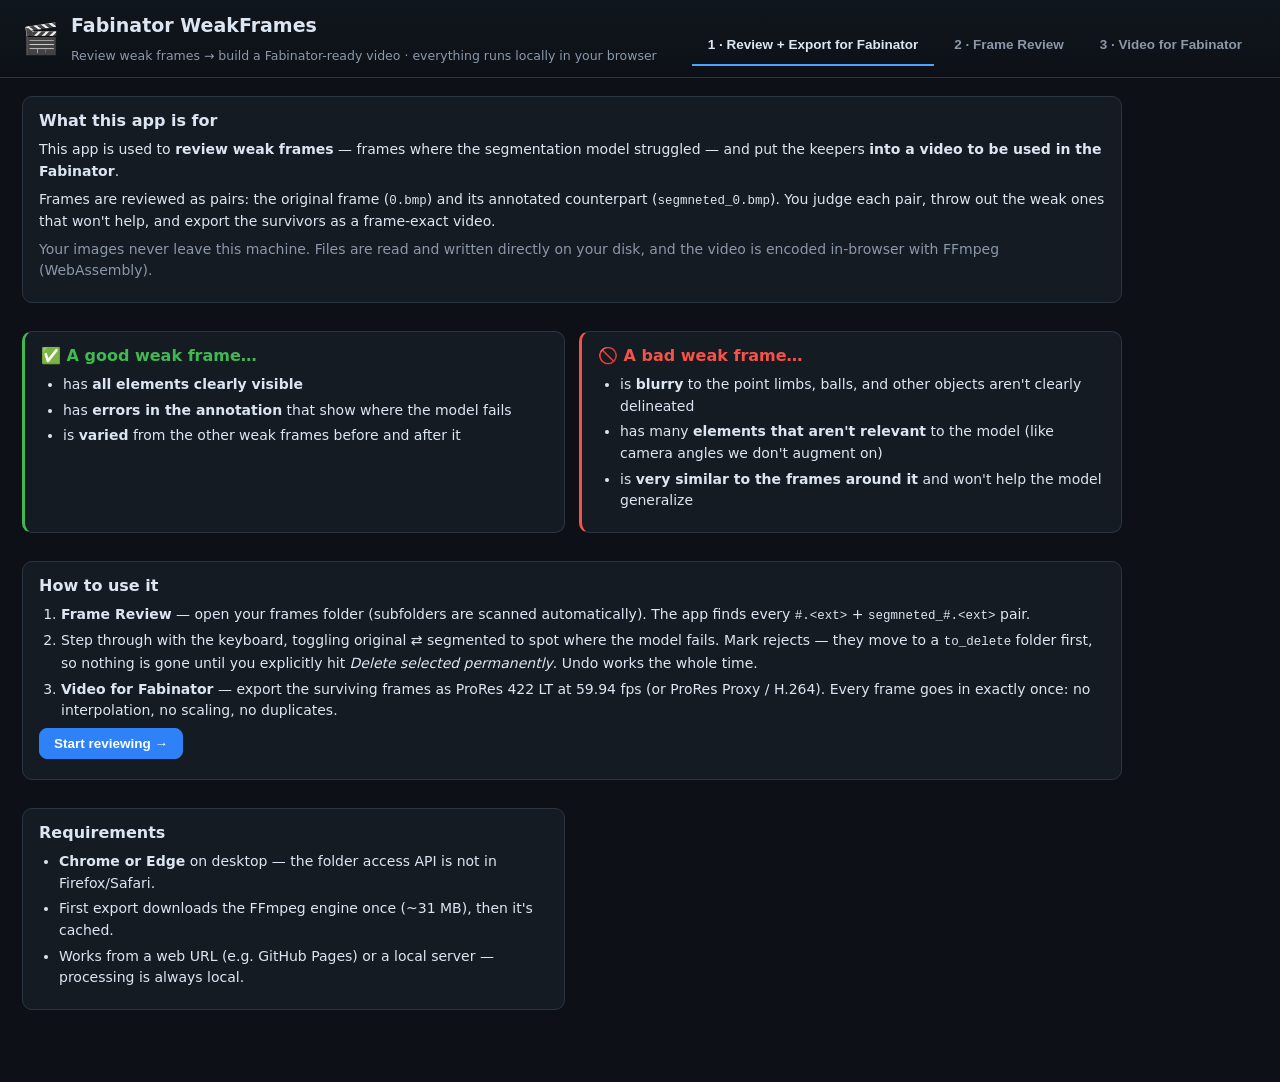
==== index.html @ 88e9497b "Fabinator WeakFrames — client-side weak-frame review + ProRes export app Static web app (Chrome/Edge" ====
<!DOCTYPE html>
<html lang="en">
<head>
<meta charset="utf-8">
<meta name="viewport" content="width=device-width, initial-scale=1">
<meta name="color-scheme" content="dark">
<title>Fabinator WeakFrames — Review &amp; Export</title>
<link rel="icon" href="data:image/svg+xml,<svg xmlns=%22http://www.w3.org/2000/svg%22 viewBox=%220 0 100 100%22><text y=%22.9em%22 font-size=%2290%22>🎬</text></svg>">
<link rel="stylesheet" href="style.css">
</head>
<body>

<header class="app-header">
  <div class="brand">
    <span class="logo">🎬</span>
    <div>
      <h1>Fabinator WeakFrames</h1>
      <p class="sub">Review weak frames → build a Fabinator-ready video · everything runs locally in your browser</p>
    </div>
  </div>
  <nav class="tabs" role="tablist">
    <button class="tab active" data-tab="welcome" role="tab">1 · Review + Export for Fabinator</button>
    <button class="tab" data-tab="review" role="tab">2 · Frame Review</button>
    <button class="tab" data-tab="export" role="tab">3 · Video for Fabinator</button>
  </nav>
</header>

<div id="globalBanner" class="banner warn" hidden></div>

<main>

  <!-- ============================== TAB 1 : WELCOME ============================== -->
  <section id="tab-welcome" class="tabpane active">
    <div class="welcome-grid">
      <div class="card hero">
        <h2>What this app is for</h2>
        <p>This app is used to <b>review weak frames</b> — frames where the segmentation model struggled —
           and put the keepers <b>into a video to be used in the Fabinator</b>.</p>
        <p>Frames are reviewed as pairs: the original frame (<span class="mono">0.bmp</span>) and its annotated
           counterpart (<span class="mono">segmneted_0.bmp</span>). You judge each pair, throw out the weak ones
           that won't help, and export the survivors as a frame-exact video.</p>
        <p class="dim">Your images never leave this machine. Files are read and written directly on your disk,
           and the video is encoded in-browser with FFmpeg (WebAssembly).</p>
      </div>

      <div class="card good">
        <h2>✅ A good weak frame…</h2>
        <ul>
          <li>has <b>all elements clearly visible</b></li>
          <li>has <b>errors in the annotation</b> that show where the model fails</li>
          <li>is <b>varied</b> from the other weak frames before and after it</li>
        </ul>
      </div>

      <div class="card bad">
        <h2>🚫 A bad weak frame…</h2>
        <ul>
          <li>is <b>blurry</b> to the point limbs, balls, and other objects aren't clearly delineated</li>
          <li>has many <b>elements that aren't relevant</b> to the model (like camera angles we don't augment on)</li>
          <li>is <b>very similar to the frames around it</b> and won't help the model generalize</li>
        </ul>
      </div>

      <div class="card steps">
        <h2>How to use it</h2>
        <ol>
          <li><b>Frame Review</b> — open your frames folder (subfolders are scanned automatically).
              The app finds every <span class="mono">#.&lt;ext&gt;</span> + <span class="mono">segmneted_#.&lt;ext&gt;</span> pair.</li>
          <li>Step through with the keyboard, toggling original ⇄ segmented to spot where the model fails.
              Mark rejects — they move to a <span class="mono">to_delete</span> folder first, so nothing is gone
              until you explicitly hit <i>Delete selected permanently</i>. Undo works the whole time.</li>
          <li><b>Video for Fabinator</b> — export the surviving frames as ProRes 422 LT
              at 59.94&nbsp;fps (or ProRes Proxy / H.264). Every frame goes in exactly once: no interpolation,
              no scaling, no duplicates.</li>
        </ol>
        <p><button class="btn primary" data-goto="review">Start reviewing →</button></p>
      </div>

      <div class="card">
        <h2>Requirements</h2>
        <ul class="reqs">
          <li><b>Chrome or Edge</b> on desktop — the folder access API is not in Firefox/Safari.</li>
          <li>First export downloads the FFmpeg engine once (~31&nbsp;MB), then it's cached.</li>
          <li>Works from a web URL (e.g. GitHub Pages) or a local server — processing is always local.</li>
        </ul>
      </div>
    </div>
  </section>

  <!-- ============================== TAB 2 : FRAME REVIEW ============================== -->
  <section id="tab-review" class="tabpane">
    <div class="toolbar">
      <button id="btnOpen" class="btn primary">📂 Open frames folder…</button>
      <span id="rootChip" class="chip" hidden></span>
      <button id="btnRescan" class="btn ghost" hidden>⟳ Rescan</button>
      <span class="spacer"></span>
      <span id="statsChips"></span>
    </div>

    <div class="review-layout">
      <div class="viewer-col">
        <div class="viewer" id="viewer">
          <img id="imgOrig" alt="original frame" draggable="false">
          <img id="imgSeg" alt="segmented frame" draggable="false" style="display:none">
          <div class="viewer-empty" id="viewerEmpty">Open a folder to begin…</div>
          <div class="viewer-hud" id="hudView">ORIGINAL</div>
          <div class="viewer-hud right" id="hudIdx"></div>
        </div>
        <div class="pairinfo" id="pairInfo"><span class="dim">—</span></div>
        <div class="controls">
          <button id="btnPrev" class="btn" title="Previous active pair (←)">← Prev</button>
          <button id="btnNext" class="btn" title="Next active pair (→)">Next →</button>
          <button id="btnToggle" class="btn" title="Toggle original / segmented (Space)">⇄ Toggle <kbd>Space</kbd></button>
          <button id="btnOverlay" class="btn" title="Overlay segmented on original (O)">◧ Overlay <kbd>O</kbd></button>
          <label id="ovlWrap" class="ovl-wrap" hidden>opacity
            <input type="range" id="ovlOpacity" min="15" max="100" value="100">
          </label>
          <span class="spacer"></span>
          <button id="btnTrash" class="btn danger" title="Move this pair to to_delete (D / X / Del)">🗑 Mark for deletion <kbd>D</kbd></button>
          <button id="btnUndo" class="btn" title="Undo last mark (Z)">↩ Undo <kbd>Z</kbd></button>
        </div>
      </div>

      <aside class="side-col">
        <div class="card">
          <h3>to_delete</h3>
          <p id="trashSummary">empty</p>
          <div class="row">
            <button id="btnRestoreAll" class="btn ghost" disabled>Restore all</button>
            <button id="btnPurge" class="btn danger" disabled>Delete selected permanently…</button>
          </div>
          <p class="dim small">Marked files are only <i>staged</i> here. Nothing is deleted until you confirm above.</p>
        </div>

        <div class="card">
          <h3>Unpaired files</h3>
          <div id="unpairedBody"><span class="dim">—</span></div>
          <button id="btnTrashUnpaired" class="btn ghost" hidden></button>
        </div>

        <div class="card pairs-card">
          <h3>Pairs</h3>
          <div id="pairList" class="pairlist"></div>
        </div>

        <div class="card keys">
          <h3>Keyboard</h3>
          <table>
            <tr><td><kbd>←</kbd> <kbd>→</kbd></td><td>previous / next pair (skips deleted)</td></tr>
            <tr><td><kbd>Space</kbd></td><td>toggle original ⇄ segmented</td></tr>
            <tr><td><kbd>O</kbd></td><td>overlay segmented on original</td></tr>
            <tr><td><kbd>D</kbd> <kbd>X</kbd> <kbd>Del</kbd></td><td>mark pair for deletion</td></tr>
            <tr><td><kbd>Z</kbd></td><td>undo</td></tr>
            <tr><td><kbd>R</kbd></td><td>restore the viewed pair from to_delete</td></tr>
            <tr><td><kbd>Home</kbd> <kbd>End</kbd></td><td>first / last pair</td></tr>
          </table>
        </div>
      </aside>
    </div>
  </section>

  <!-- ============================== TAB 3 : VIDEO FOR FABINATOR ============================== -->
  <section id="tab-export" class="tabpane">
    <div class="export-grid">
      <div class="card">
        <h3>Source frames <button id="btnRefreshSrc" class="btn ghost small-btn" title="Recount">⟳</button></h3>
        <div id="srcSummary"><p>No frames loaded yet.</p></div>
        <label class="chk"><input type="checkbox" id="chkUnpaired"> include originals that have no segmented partner</label>
        <p class="dim small">Frames come from your review in the <b>Frame Review</b> tab — every pair not marked
           for deletion, ordered by folder, then frame number. Each image becomes exactly one video frame.</p>
      </div>

      <div class="card">
        <h3>Format</h3>
        <div id="codecCards" class="codec-cards" role="radiogroup"></div>
        <div class="row wrap">
          <label>Frame rate
            <select id="fpsSel"></select>
          </label>
          <label>Output name
            <span id="namePreview" class="mono chip"></span>
          </label>
        </div>
      </div>

      <div class="card">
        <h3>FFmpeg engine</h3>
        <p><span id="engineStatus" class="chip">Engine idle</span> <span id="encoderChips"></span></p>
        <div class="row">
          <button id="btnPreload" class="btn ghost">Preload engine</button>
        </div>
        <p class="dim small">FFmpeg runs as WebAssembly inside this page — nothing to install, nothing uploaded.
           The core (~31&nbsp;MB) downloads once and is cached by the browser.</p>
      </div>

      <div class="card">
        <h3>Export</h3>
        <div class="row">
          <button id="btnExport" class="btn primary big" disabled>🎬 Choose destination &amp; export</button>
          <button id="btnCancel" class="btn danger" hidden>✖ Cancel</button>
        </div>
        <p class="dim small">The save dialog opens inside your frames folder — hop <b>up one level</b> for its parent
           folder (browsers can't pre-select a folder they weren't given access to).</p>
        <div id="exportProgress" hidden>
          <div class="progress"><i id="progBar"></i></div>
          <p id="progText" class="dim"></p>
        </div>
        <div id="exportResult" class="banner" hidden></div>
      </div>
    </div>
  </section>

</main>

<div id="modalRoot" hidden></div>
<div id="toast" hidden></div>

<script src="lib/ffmpeg/ffmpeg.js" defer></script>
<script src="lib/ffmpeg/util.js" defer></script>
<script src="core.js" defer></script>
<script src="app.js" defer></script>
</body>
</html>
---- style.css ----
:root {
  --bg: #0d1117;
  --panel: #151b23;
  --panel2: #1c2530;
  --line: #2a3542;
  --text: #dce6f2;
  --dim: #8b98a9;
  --accent: #4da3ff;
  --accent2: #2f81f7;
  --good: #3fb950;
  --bad: #f85149;
  --warn: #d29922;
  --radius: 10px;
}

* { box-sizing: border-box; }
[hidden] { display: none !important; } /* author display rules must never defeat the hidden attribute */
html, body {
  margin: 0; padding: 0;
  background: var(--bg); color: var(--text);
  font: 14px/1.55 system-ui, "Segoe UI", Roboto, sans-serif;
}
h1, h2, h3 { margin: 0 0 8px; line-height: 1.25; }
h1 { font-size: 19px; }
h2 { font-size: 16px; }
h3 { font-size: 14px; text-transform: uppercase; letter-spacing: .06em; color: var(--dim); }
p { margin: 6px 0; }
ul, ol { margin: 6px 0; padding-left: 22px; }
li { margin: 4px 0; }
a { color: var(--accent); }
code, .mono { font-family: ui-monospace, Consolas, monospace; font-size: 12.5px; }
details summary { cursor: pointer; color: var(--accent); margin: 4px 0; }
details ul { max-height: 180px; overflow: auto; font-size: 12px; }

/* ---------- header / tabs ---------- */
.app-header {
  display: flex; align-items: center; justify-content: space-between; gap: 16px;
  flex-wrap: wrap;
  padding: 14px 22px 0;
  border-bottom: 1px solid var(--line);
  background: linear-gradient(180deg, #10161d, var(--bg));
}
.brand { display: flex; align-items: center; gap: 12px; padding-bottom: 12px; }
.logo { font-size: 30px; }
.sub { color: var(--dim); margin: 0; font-size: 12.5px; }

.tabs { display: flex; gap: 4px; }
.tab {
  background: none; border: none; color: var(--dim);
  padding: 12px 16px; font-size: 13.5px; font-weight: 600; cursor: pointer;
  border-bottom: 2px solid transparent;
}
.tab:hover { color: var(--text); }
.tab.active { color: var(--text); border-bottom-color: var(--accent); }

main { padding: 18px 22px 60px; max-width: 1600px; margin: 0 auto; }
.tabpane { display: none; }
.tabpane.active { display: block; }

/* ---------- shared bits ---------- */
.card {
  background: var(--panel); border: 1px solid var(--line);
  border-radius: var(--radius); padding: 14px 16px; margin-bottom: 14px;
}
.btn {
  background: var(--panel2); color: var(--text);
  border: 1px solid var(--line); border-radius: 8px;
  padding: 7px 14px; font-size: 13.5px; font-weight: 600; cursor: pointer;
  display: inline-flex; align-items: center; gap: 6px;
}
.btn:hover:not(:disabled) { border-color: var(--accent); }
.btn:disabled { opacity: .45; cursor: default; }
.btn.primary { background: var(--accent2); border-color: var(--accent2); color: #fff; }
.btn.primary:hover:not(:disabled) { filter: brightness(1.15); }
.btn.danger { background: #3d1d20; border-color: #6e2a2f; color: #ffb3ad; }
.btn.danger:hover:not(:disabled) { border-color: var(--bad); }
.btn.ghost { background: transparent; }
.btn.big { font-size: 15px; padding: 10px 20px; }
.btn.on { border-color: var(--accent); color: var(--accent); }
.small-btn { padding: 2px 8px; font-size: 12px; }
.btn kbd { opacity: .7; }

kbd {
  background: var(--panel2); border: 1px solid var(--line); border-bottom-width: 2px;
  border-radius: 5px; padding: 0 6px; font-size: 11.5px; font-family: inherit;
}

.chip {
  display: inline-block; background: var(--panel2); border: 1px solid var(--line);
  border-radius: 99px; padding: 2px 11px; font-size: 12.5px; margin-right: 6px;
}
.chip.ok { border-color: var(--good); color: var(--good); }
.chip.bad { border-color: var(--bad); color: var(--bad); }
.chip.warn { border-color: var(--warn); color: var(--warn); }
.chip.dim { color: var(--dim); }

.dim { color: var(--dim); }
.small { font-size: 12px; }
.ok-text { color: var(--good); }
.warn-text { color: var(--warn); }
.row { display: flex; gap: 10px; align-items: center; margin: 8px 0; }
.row.wrap { flex-wrap: wrap; }
.row label { display: flex; align-items: center; gap: 8px; color: var(--dim); font-size: 13px; }
.spacer { flex: 1; }
select {
  background: var(--panel2); color: var(--text); border: 1px solid var(--line);
  border-radius: 8px; padding: 6px 10px; font-size: 13px;
}
.chk { display: flex; gap: 8px; align-items: center; margin: 8px 0; font-size: 13px; }

.banner {
  border: 1px solid var(--line); border-radius: var(--radius);
  padding: 12px 16px; margin: 12px 0;
  background: var(--panel);
}
.banner.ok { border-color: var(--good); background: #10241a; }
.banner.err { border-color: var(--bad); background: #2a1517; }
.banner.warn { border-color: var(--warn); background: #24200f; }
#globalBanner { margin: 14px 22px 0; }
.banner pre { white-space: pre-wrap; font-size: 11.5px; color: var(--dim); max-height: 200px; overflow: auto; }

/* ---------- welcome ---------- */
.welcome-grid { display: grid; grid-template-columns: 1fr 1fr; gap: 14px; max-width: 1100px; }
.welcome-grid .hero, .welcome-grid .steps { grid-column: 1 / -1; }
.card.good { border-left: 3px solid var(--good); }
.card.bad { border-left: 3px solid var(--bad); }
.card.good h2 { color: var(--good); }
.card.bad h2 { color: var(--bad); }
.reqs { padding-left: 20px; }
@media (max-width: 800px) { .welcome-grid { grid-template-columns: 1fr; } }

/* ---------- review ---------- */
.toolbar { display: flex; align-items: center; gap: 10px; margin-bottom: 14px; flex-wrap: wrap; }
.review-layout {
  display: grid; grid-template-columns: minmax(0, 1fr) 360px; gap: 16px;
  align-items: start;
}
@media (max-width: 1100px) { .review-layout { grid-template-columns: 1fr; } }

.viewer {
  position: relative; background: #000;
  aspect-ratio: 16 / 9;
  border: 1px solid var(--line); border-radius: var(--radius);
  overflow: hidden;
}
.viewer img {
  position: absolute; inset: 0; width: 100%; height: 100%;
  object-fit: contain; user-select: none;
}
.viewer-empty {
  position: absolute; inset: 0; display: flex; align-items: center; justify-content: center;
  color: var(--dim); font-size: 15px; background: var(--panel); text-align: center; padding: 20px;
}
.viewer-hud {
  position: absolute; top: 10px; left: 10px;
  background: rgba(0,0,0,.65); color: #fff;
  padding: 3px 12px; border-radius: 6px;
  font-weight: 700; letter-spacing: .1em; font-size: 12px;
}
.viewer-hud.right { left: auto; right: 10px; letter-spacing: 0; font-weight: 600; }

.pairinfo { margin: 10px 2px; font-size: 13px; min-height: 24px; }
.controls { display: flex; gap: 8px; flex-wrap: wrap; align-items: center; }
.ovl-wrap { display: flex; align-items: center; gap: 6px; color: var(--dim); font-size: 12.5px; }
.ovl-wrap input[type=range] { width: 110px; accent-color: var(--accent); }

.side-col .card { margin-bottom: 12px; }
.pairs-card .pairlist { max-height: 300px; overflow: auto; }
.prow {
  display: flex; gap: 8px; align-items: center;
  padding: 3px 8px; border-radius: 6px; cursor: pointer; font-size: 12.5px;
}
.prow:hover { background: var(--panel2); }
.prow.cur { background: var(--accent2); color: #fff; }
.prow.trash { opacity: .45; text-decoration: line-through; }
.prow .pid { min-width: 44px; font-family: ui-monospace, Consolas, monospace; }
.prow .pdir { flex: 1; overflow: hidden; text-overflow: ellipsis; white-space: nowrap; color: var(--dim); }
.prow.cur .pdir { color: #dce9ff; }
.keys table { width: 100%; border-collapse: collapse; font-size: 12.5px; }
.keys td { padding: 3px 4px; vertical-align: top; }
.keys td:first-child { white-space: nowrap; }

/* ---------- export ---------- */
.export-grid { display: grid; grid-template-columns: 1fr 1fr; gap: 14px; max-width: 1200px; align-items: start; }
@media (max-width: 950px) { .export-grid { grid-template-columns: 1fr; } }

.codec-cards { display: flex; flex-direction: column; gap: 8px; margin-bottom: 8px; }
.codec-card {
  border: 1px solid var(--line); border-radius: 8px;
  padding: 10px 14px; cursor: pointer; background: var(--panel2);
}
.codec-card:hover { border-color: var(--accent); }
.codec-card.sel { outline: 2px solid var(--accent); border-color: var(--accent); }
.codec-card p { margin: 4px 0 2px; color: var(--dim); font-size: 12.5px; }
.cc-head { display: flex; align-items: center; gap: 10px; flex-wrap: wrap; }
.badge {
  background: var(--good); color: #04140a;
  border-radius: 99px; padding: 1px 10px; font-size: 11.5px; font-weight: 700;
}

.progress {
  height: 10px; background: var(--panel2);
  border: 1px solid var(--line); border-radius: 99px; overflow: hidden; margin-top: 10px;
}
.progress i { display: block; height: 100%; background: var(--accent); width: 0; transition: width .25s; }

/* ---------- modal & toast ---------- */
.modal-backdrop {
  position: fixed; inset: 0; background: rgba(0,0,0,.6);
  display: flex; align-items: center; justify-content: center; z-index: 60;
}
.modal {
  background: var(--panel); border: 1px solid var(--line); border-radius: 12px;
  padding: 20px 22px; max-width: 480px; width: calc(100% - 40px);
  box-shadow: 0 16px 48px rgba(0,0,0,.5);
}
.modal h3 { color: var(--text); text-transform: none; letter-spacing: 0; font-size: 16px; }
.modal-actions { display: flex; justify-content: flex-end; gap: 10px; margin-top: 16px; }

#toast {
  position: fixed; bottom: 26px; left: 50%; transform: translateX(-50%);
  background: #202b38; border: 1px solid var(--line); border-radius: 99px;
  padding: 9px 22px; font-size: 13.5px; z-index: 70;
  box-shadow: 0 8px 24px rgba(0,0,0,.45);
}
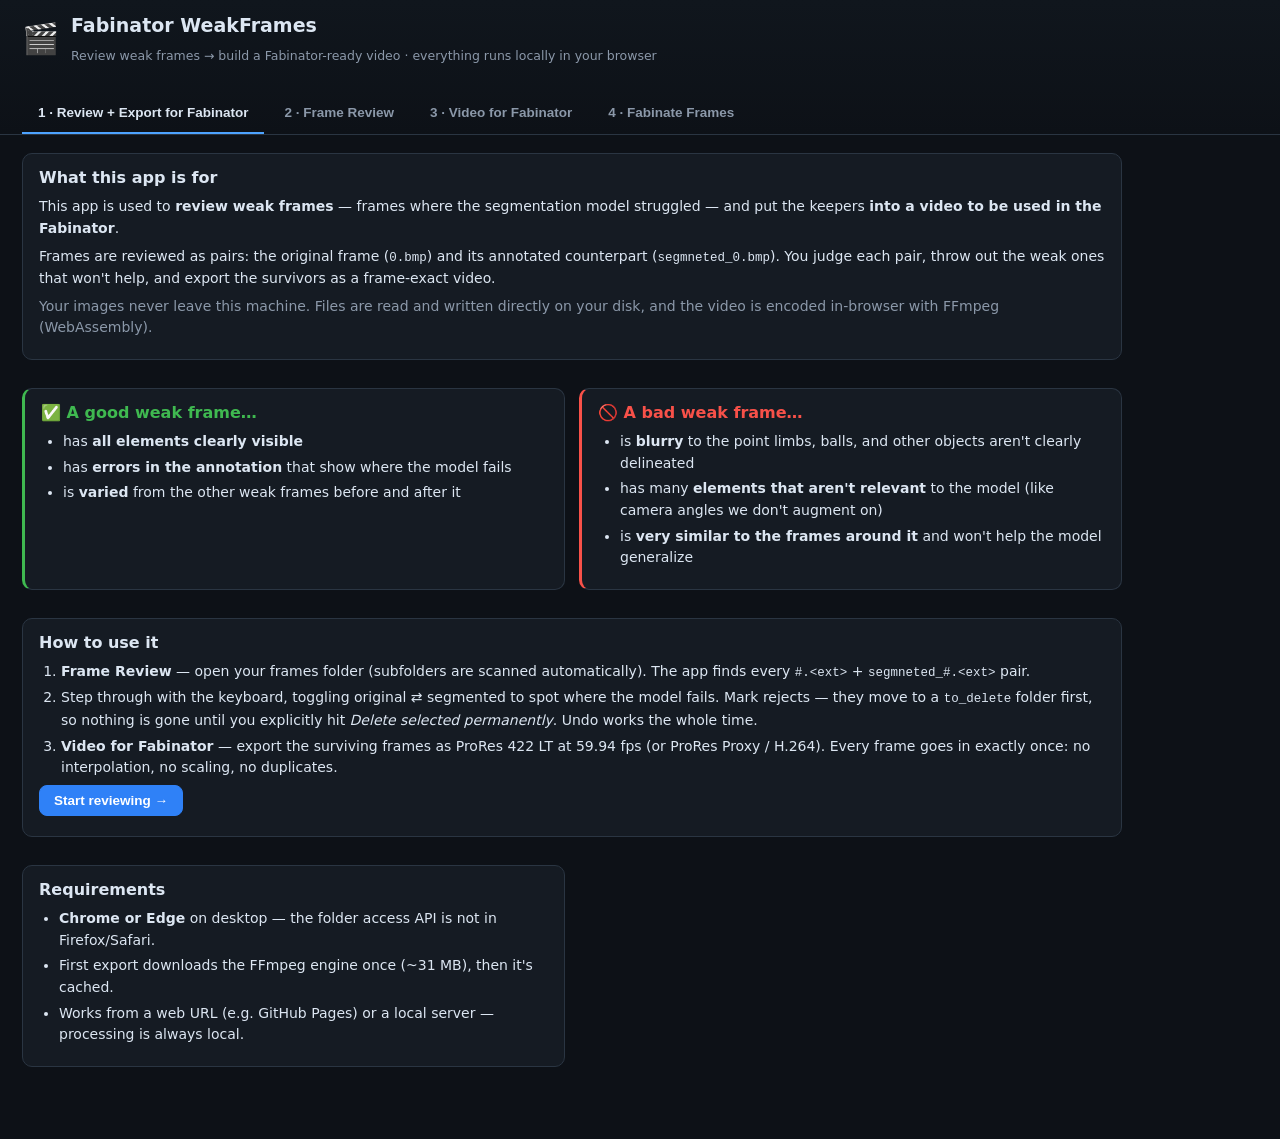
==== commit 0f391f62: "Add tab 4 "Fabinate Frames" with the How-to-Use-Fabinator walkthrough video Google Drive preview ifr" ====
--- a/index.html
+++ b/index.html
@@ -22,6 +22,7 @@
     <button class="tab active" data-tab="welcome" role="tab">1 · Review + Export for Fabinator</button>
     <button class="tab" data-tab="review" role="tab">2 · Frame Review</button>
     <button class="tab" data-tab="export" role="tab">3 · Video for Fabinator</button>
+    <button class="tab" data-tab="fabinate" role="tab">4 · Fabinate Frames</button>
   </nav>
 </header>
 
@@ -195,6 +196,9 @@
 
       <div class="card">
         <h3>Export</h3>
+        <label class="fullpath">Frames folder full path <span class="dim small">(optional — lets the app print a complete, copy-pasteable file path after export; remembered per folder)</span>
+          <input type="text" id="basePath" placeholder="X:\path\to\your frames folder" spellcheck="false" autocomplete="off">
+        </label>
         <div class="row">
           <button id="btnExport" class="btn primary big" disabled>🎬 Choose destination &amp; export</button>
           <button id="btnCancel" class="btn danger" hidden>✖ Cancel</button>
@@ -207,6 +211,22 @@
         </div>
         <div id="exportResult" class="banner" hidden></div>
       </div>
+    </div>
+  </section>
+
+  <!-- ============================== TAB 4 : FABINATE FRAMES ============================== -->
+  <section id="tab-fabinate" class="tabpane">
+    <div class="card video-card">
+      <h2>Fabinate Frames</h2>
+      <p class="dim">How to use the Fabinator — walkthrough video.</p>
+      <div class="video-frame">
+        <iframe id="fabinateVideo"
+                data-src="https://drive.google.com/file/d/1yv9ntXmhQL2FevTLEt83gg0GdVAKCaD8/preview"
+                allow="autoplay; fullscreen" allowfullscreen
+                title="Fabinate Frames video"></iframe>
+      </div>
+      <p class="dim small">Streamed from Google Drive.
+        <a href="https://drive.google.com/file/d/1yv9ntXmhQL2FevTLEt83gg0GdVAKCaD8/view" target="_blank" rel="noopener">Open in Google Drive ↗</a></p>
     </div>
   </section>
 
--- a/style.css
+++ b/style.css
@@ -107,6 +107,15 @@
   border-radius: 8px; padding: 6px 10px; font-size: 13px;
 }
 .chk { display: flex; gap: 8px; align-items: center; margin: 8px 0; font-size: 13px; }
+input[type=text] {
+  background: var(--panel2); color: var(--text); border: 1px solid var(--line);
+  border-radius: 8px; padding: 6px 10px; font-size: 12.5px;
+  font-family: ui-monospace, Consolas, monospace;
+}
+.fullpath { display: block; margin: 10px 0; color: var(--dim); font-size: 13px; }
+.fullpath input { width: 100%; margin-top: 4px; }
+.path-row { display: flex; gap: 8px; align-items: center; margin-top: 8px; }
+.path-row .path-out { flex: 1; min-width: 0; }
 
 .banner {
   border: 1px solid var(--line); border-radius: var(--radius);
@@ -204,6 +213,15 @@
 }
 .progress i { display: block; height: 100%; background: var(--accent); width: 0; transition: width .25s; }
 
+/* ---------- fabinate video ---------- */
+.video-card { max-width: 1100px; }
+.video-frame {
+  aspect-ratio: 16 / 9; width: 100%;
+  background: #000; border: 1px solid var(--line); border-radius: var(--radius);
+  overflow: hidden; margin: 10px 0 6px;
+}
+.video-frame iframe { width: 100%; height: 100%; border: 0; display: block; }
+
 /* ---------- modal & toast ---------- */
 .modal-backdrop {
   position: fixed; inset: 0; background: rgba(0,0,0,.6);
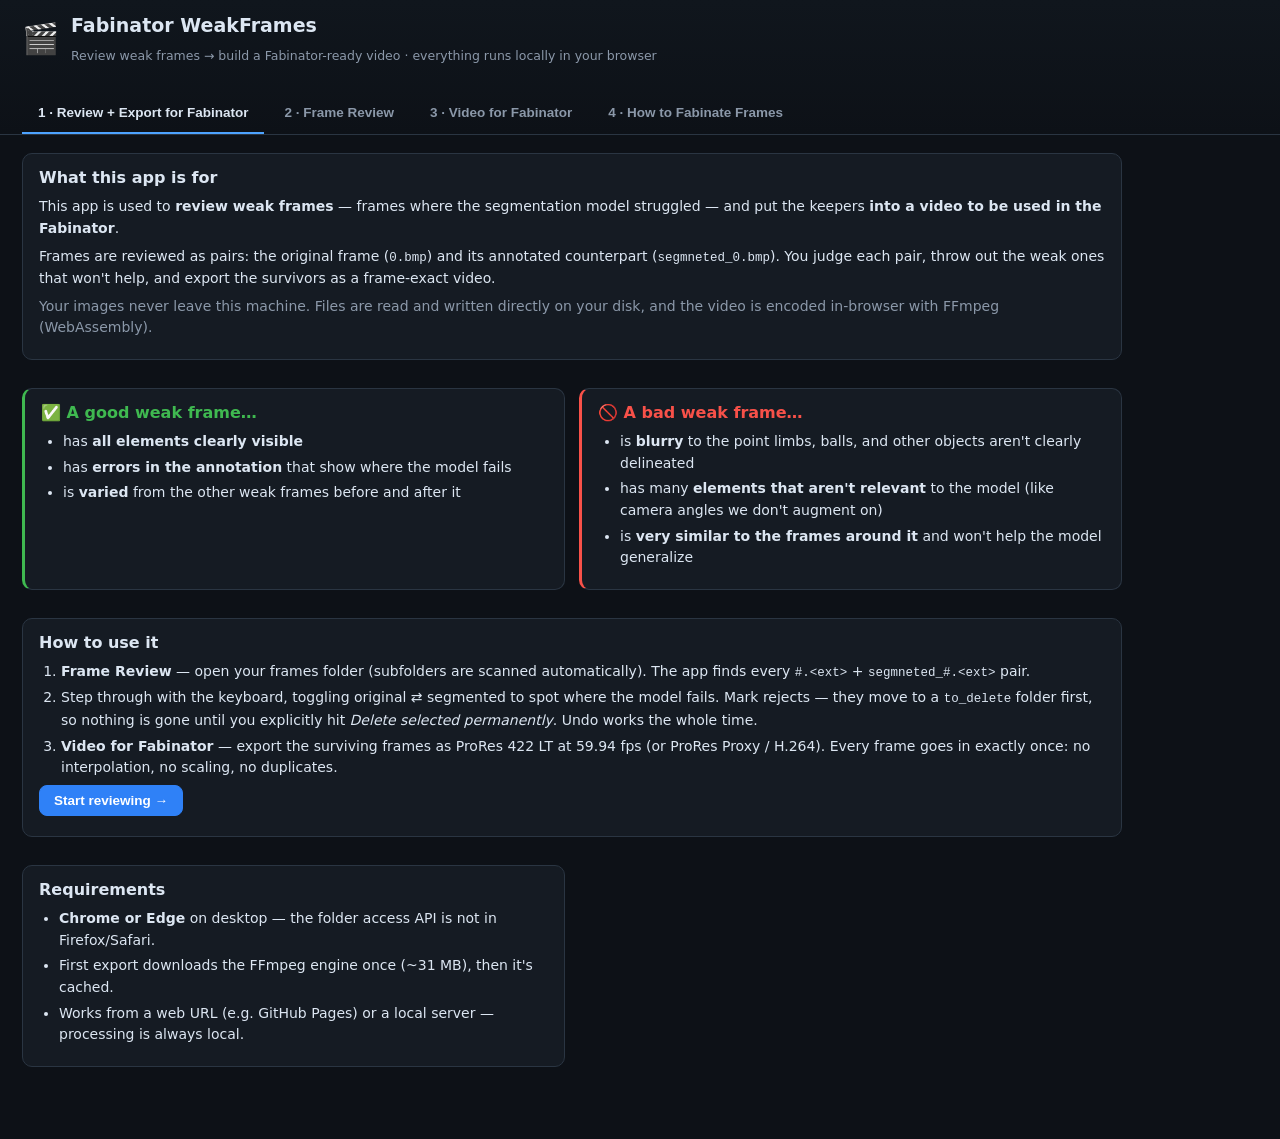
==== commit ba35b435: "Rename tab 4 to "How to Fabinate Frames" Co-Authored-By: Claude Opus 5 (1M context) <noreply@anthrop" ====
--- a/index.html
+++ b/index.html
@@ -22,7 +22,7 @@
     <button class="tab active" data-tab="welcome" role="tab">1 · Review + Export for Fabinator</button>
     <button class="tab" data-tab="review" role="tab">2 · Frame Review</button>
     <button class="tab" data-tab="export" role="tab">3 · Video for Fabinator</button>
-    <button class="tab" data-tab="fabinate" role="tab">4 · Fabinate Frames</button>
+    <button class="tab" data-tab="fabinate" role="tab">4 · How to Fabinate Frames</button>
   </nav>
 </header>
 
@@ -217,8 +217,8 @@
   <!-- ============================== TAB 4 : FABINATE FRAMES ============================== -->
   <section id="tab-fabinate" class="tabpane">
     <div class="card video-card">
-      <h2>Fabinate Frames</h2>
-      <p class="dim">How to use the Fabinator — walkthrough video.</p>
+      <h2>How to Fabinate Frames</h2>
+      <p class="dim">Walkthrough video.</p>
       <div class="video-frame">
         <iframe id="fabinateVideo"
                 data-src="https://drive.google.com/file/d/1yv9ntXmhQL2FevTLEt83gg0GdVAKCaD8/preview"
